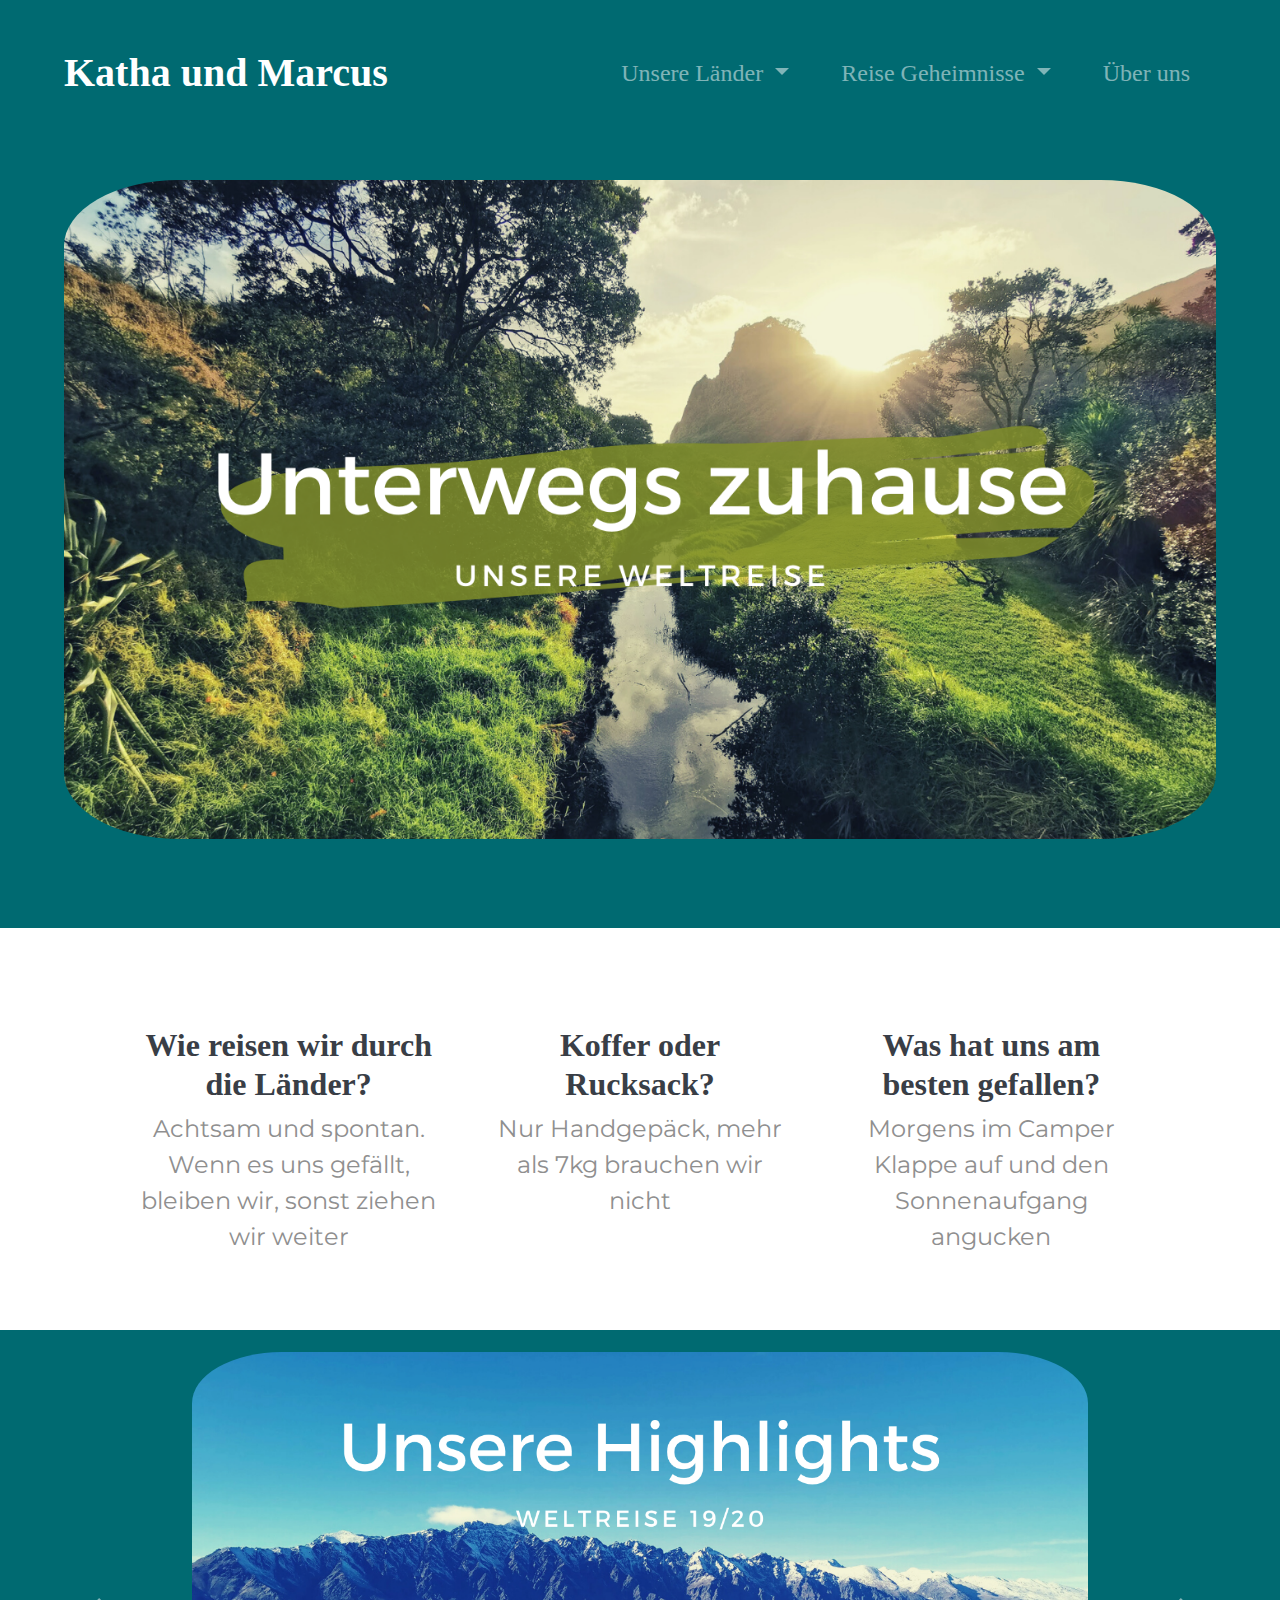
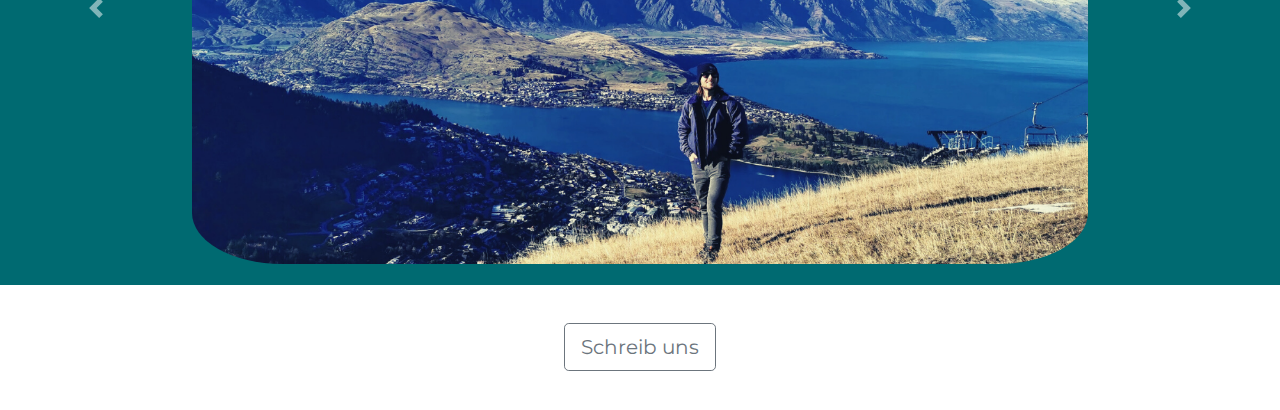
==== index.html @ 44b16a57 "Add files via upload" ====
<!DOCTYPE html>
<html>

<head>
  <meta charset="utf-8">
  <title>Katha und Marcus on Tour</title>

  <!-- Google Fonts -->
  <link href="https://fonts.googleapis.com/css2?family=Montserrat:wght@300&display=swap" rel="stylesheet">

  <!-- CSS Stylesheets -->
  <link rel="stylesheet" href="https://stackpath.bootstrapcdn.com/bootstrap/4.5.2/css/bootstrap.min.css" integrity="sha384-JcKb8q3iqJ61gNV9KGb8thSsNjpSL0n8PARn9HuZOnIxN0hoP+VmmDGMN5t9UJ0Z" crossorigin="anonymous">
  <link rel="stylesheet" href="css\styles.css">
  <link rel="icon" href="favicon.ico">

  <!-- Friconics CDN -->
  <script defer src="https://friconix.com/cdn/friconix.js"> </script>


<!-- Bootstrap Scripts -->
  <script src="https://code.jquery.com/jquery-3.5.1.slim.min.js" integrity="sha384-DfXdz2htPH0lsSSs5nCTpuj/zy4C+OGpamoFVy38MVBnE+IbbVYUew+OrCXaRkfj" crossorigin="anonymous"></script>
  <script src="https://cdn.jsdelivr.net/npm/popper.js@1.16.1/dist/umd/popper.min.js" integrity="sha384-9/reFTGAW83EW2RDu2S0VKaIzap3H66lZH81PoYlFhbGU+6BZp6G7niu735Sk7lN" crossorigin="anonymous"></script>
  <script src="https://stackpath.bootstrapcdn.com/bootstrap/4.5.2/js/bootstrap.min.js" integrity="sha384-B4gt1jrGC7Jh4AgTPSdUtOBvfO8shuf57BaghqFfPlYxofvL8/KUEfYiJOMMV+rV" crossorigin="anonymous"></script>
</head>

<body>


  <section class = "colored-section" id="title">

  <div class="container-fluid">

    <nav class="navbar navbar-expand-lg navbar-dark">

      <a class="navbar-brand" href=""> Katha und Marcus</a>

      <button class="navbar-toggler" type="button" data-toggle="collapse" data-target="#navbarTogglerDemo02">
          <span class="navbar-toggler-icon"></span>
      </button>

      <div class="collapse navbar-collapse" id="navbarTogglerDemo02">

        <ul class="navbar-nav ml-auto">
          <li class="nav-item dropdown ">
            <a class="nav-link dropdown-toggle  " href="#" id="navbarDropdown" role="button" data-toggle="dropdown" aria-haspopup="true" aria-expanded="false">
              Unsere Länder
            </a>
            <div class="dropdown-menu" aria-labelledby="navbarDropdown">
              <a class="dropdown-item" href="Thailand.html">Thailand</a>
              <a class="dropdown-item" href="Vietnam.html">Vietnam</a>
              <a class="dropdown-item" href="Laos.html">Laos</a>
              <a class="dropdown-item" href="Kambodscha.html">Kambodscha</a>
              <a class="dropdown-item" href="Singapur.html">Singapur</a>
              <a class="dropdown-item" href="Australien.html">Australien</a>
              <a class="dropdown-item" href="Neuseeland.html">Neuseeland</a>
          </li>
          <li class="nav-item dropdown ">
            <a class="nav-link dropdown-toggle  " href="#" id="navbarDropdown" role="button" data-toggle="dropdown" aria-haspopup="true" aria-expanded="false">
              Reise Geheimnisse
            </a>
            <div class="dropdown-menu" aria-labelledby="navbarDropdown">
              <a class="dropdown-item" href="Thailand.html">Koffer oder Rucksack?</a>
              <a class="dropdown-item" href="Vietnam.html">Spiegelreflex oder Handy?</a>
              <a class="dropdown-item" href="Laos.html">Lotto oder geerbt?</a>
              <li class="nav-item">
                <a class="nav-link" href="#pricing">Über uns</a>
              </li>
          </li>
        </ul>

      </div>
    </nav>


    <!-- Title -->

    <div class="row">

      <!-- <div class="col-lg-6">
        <h1 class="big-heading">Die Welt ist zu schön, um zu Hause zu bleiben. </h1>
        <a href="#testimonials" button type="button" class="btn btn-outline-light btn-lg download-button"></button> <i class="icons fi-xnsuxl-heart-solid"></i> Unsere Highlights</button> </a>
      </div> -->

      <div class="col-lg-12">
        <img class="title-image" src="Pics\Neuseeland\Background_Main.png" alt="WirimSchnee">
      </div>

    </div>

  </div>

</section>





<!-- Features -->


  <section class ="white-section" id= "features">

    <div class="container-fluid">


      <div class="row">
        <div class="feature-box col-lg-4">

          <h3 class="feature-title"><i class="icons fi-xnsuxl-question-mark"></i> <br> Wie reisen wir durch die Länder?</h3>
          <p>Achtsam und spontan. Wenn es uns gefällt, bleiben wir, sonst ziehen wir weiter</p>
        </div>

        <div class="feature-box col-lg-4">

          <h3 class="feature-title"><i class="icons fi-cwluxl-smiley-happy-wide"></i> <br> Koffer oder <br> Rucksack?</h3>
          <p>Nur Handgepäck, mehr als 7kg brauchen wir nicht</p>
        </div>

        <div class="feature-box col-lg-4">

          <h3 class="feature-title"> <i class="icons fi-xnsuxl-heart-solid "></i> <br> Was hat uns am besten gefallen?</h3>
          <p> Morgens im Camper Klappe auf und den Sonnenaufgang angucken</p>
        </div>

      </div>

    </div>
  </section>



  <section class="colored-section" id="testimonials">


    <div id="testimonial-carousel" class="carousel slide" data-ride="false">
      <div class="carousel-inner">
        <div class="carousel-item active container-fluid">
          <img class="testimonial-image" src="Pics\Highlights\Intro.png" alt="Intro">
        </div>
        <div class="carousel-item  container-fluid">
          <img class="testimonial-image" src="Pics\Highlights\Kambodscha.png" alt="Kambdoscha">
        </div>
        <div class="carousel-item container-fluid">
          <img class="testimonial-image" src="Pics\Highlights\Laos.png" alt="Laos">
        </div>
        <div class="carousel-item container-fluid">
          <img class="testimonial-image" src="Pics\Highlights\Vietnam.png" alt="Vietnam">
        </div>
        <div class="carousel-item container-fluid">
          <img class="testimonial-image" src="Pics\Highlights\Singapur.png" alt="Singapur">
        </div>
        <div class="carousel-item container-fluid">
          <img class="testimonial-image" src="Pics\Highlights\Australien.png" alt="Australien">
        </div>
        <div class="carousel-item container-fluid">
          <img class="testimonial-image" src="Pics\Highlights\Neuseeland.png" alt="Neuseeland">
        </div>
        <div class="carousel-item container-fluid">
          <img class="testimonial-image" src="Pics\Highlights\Wir_beide.png" alt="Wir_beide">
        </div>





      </div>
      <a class="carousel-control-prev" href="#testimonial-carousel" role="button" data-slide="prev">
    <span class="carousel-control-prev-icon"></span>
      </a>
      <a class="carousel-control-next" href="#testimonial-carousel" role="button" data-slide="next">
    <span class="carousel-control-next-icon"></span>
      </a>
    </div>

  </section>




  <!-- Footer -->

  <footer class="white-section" id="footer">
    <div class="container-fluid">
      <button type="button" class="btn btn-outline-secondary btn-lg contact-button">
        Schreib uns
      </button>
    </div>
  </footer>


  </body>

  </html>
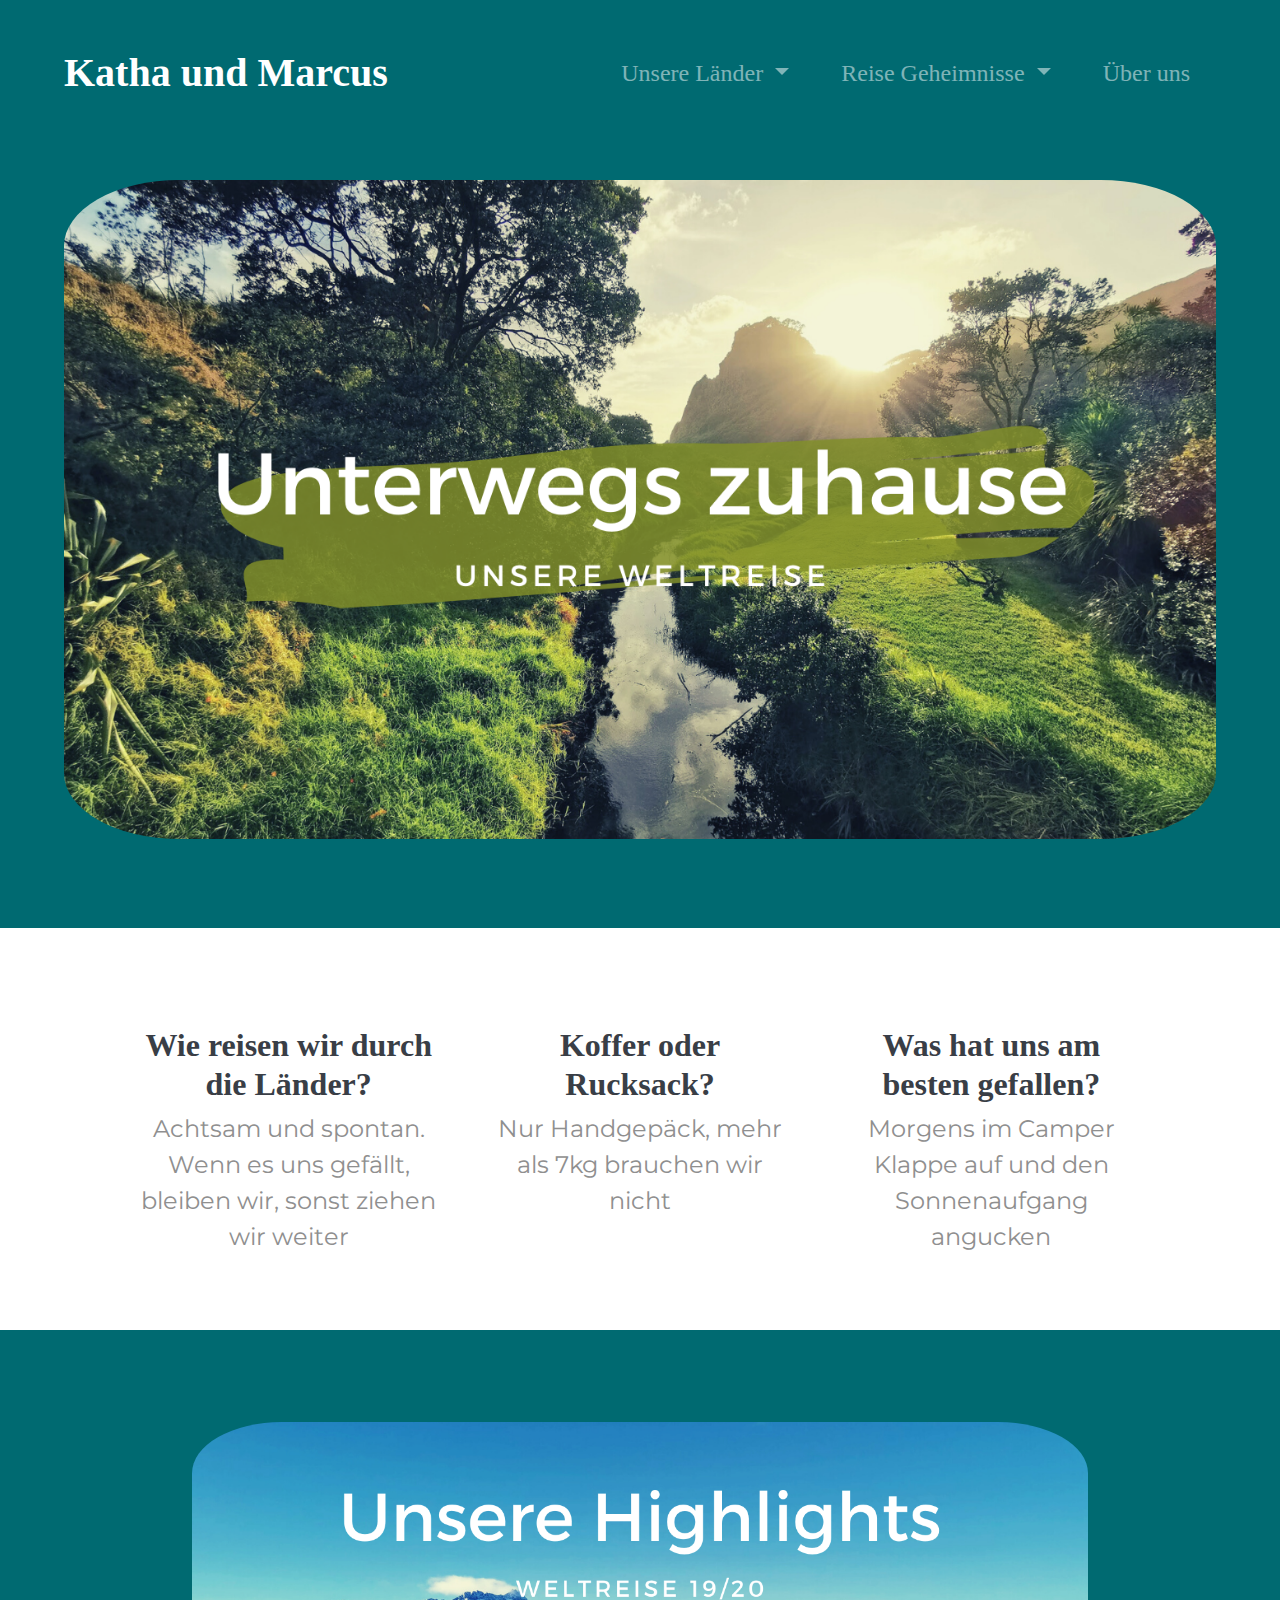
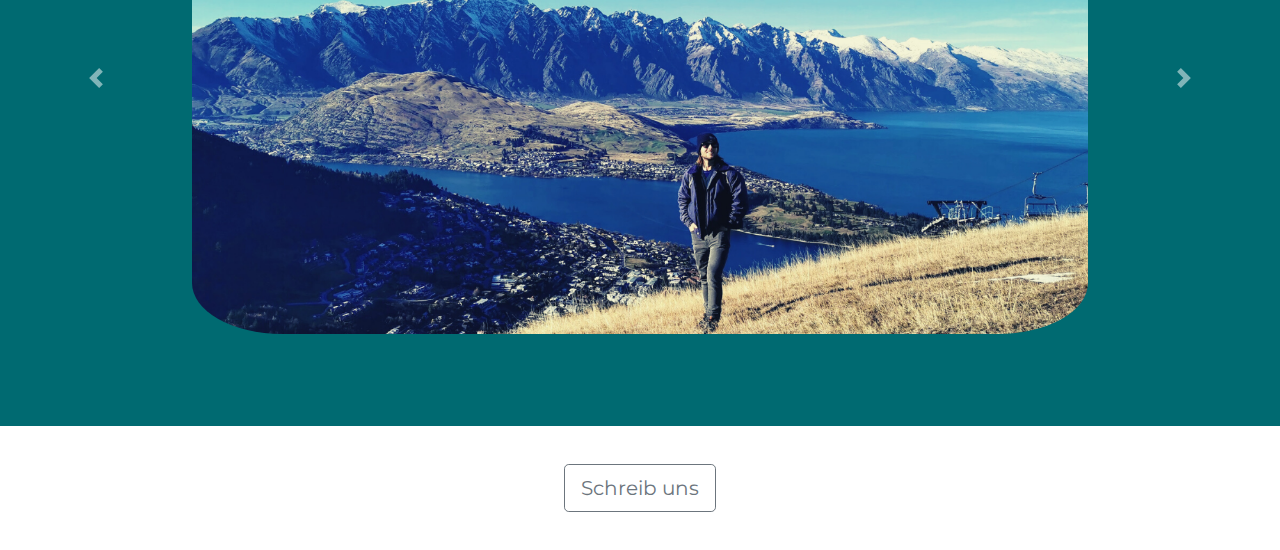
==== commit 986bcae3: "Update index.html" ====
--- a/index.html
+++ b/index.html
@@ -156,6 +156,9 @@
           <img class="testimonial-image" src="Pics\Highlights\Neuseeland.png" alt="Neuseeland">
         </div>
         <div class="carousel-item container-fluid">
+          <img class="testimonial-image" src="Pics\Highlights\Thailand.png" alt="Thailand">
+        </div>
+        <div class="carousel-item container-fluid">
           <img class="testimonial-image" src="Pics\Highlights\Wir_beide.png" alt="Wir_beide">
         </div>
 
